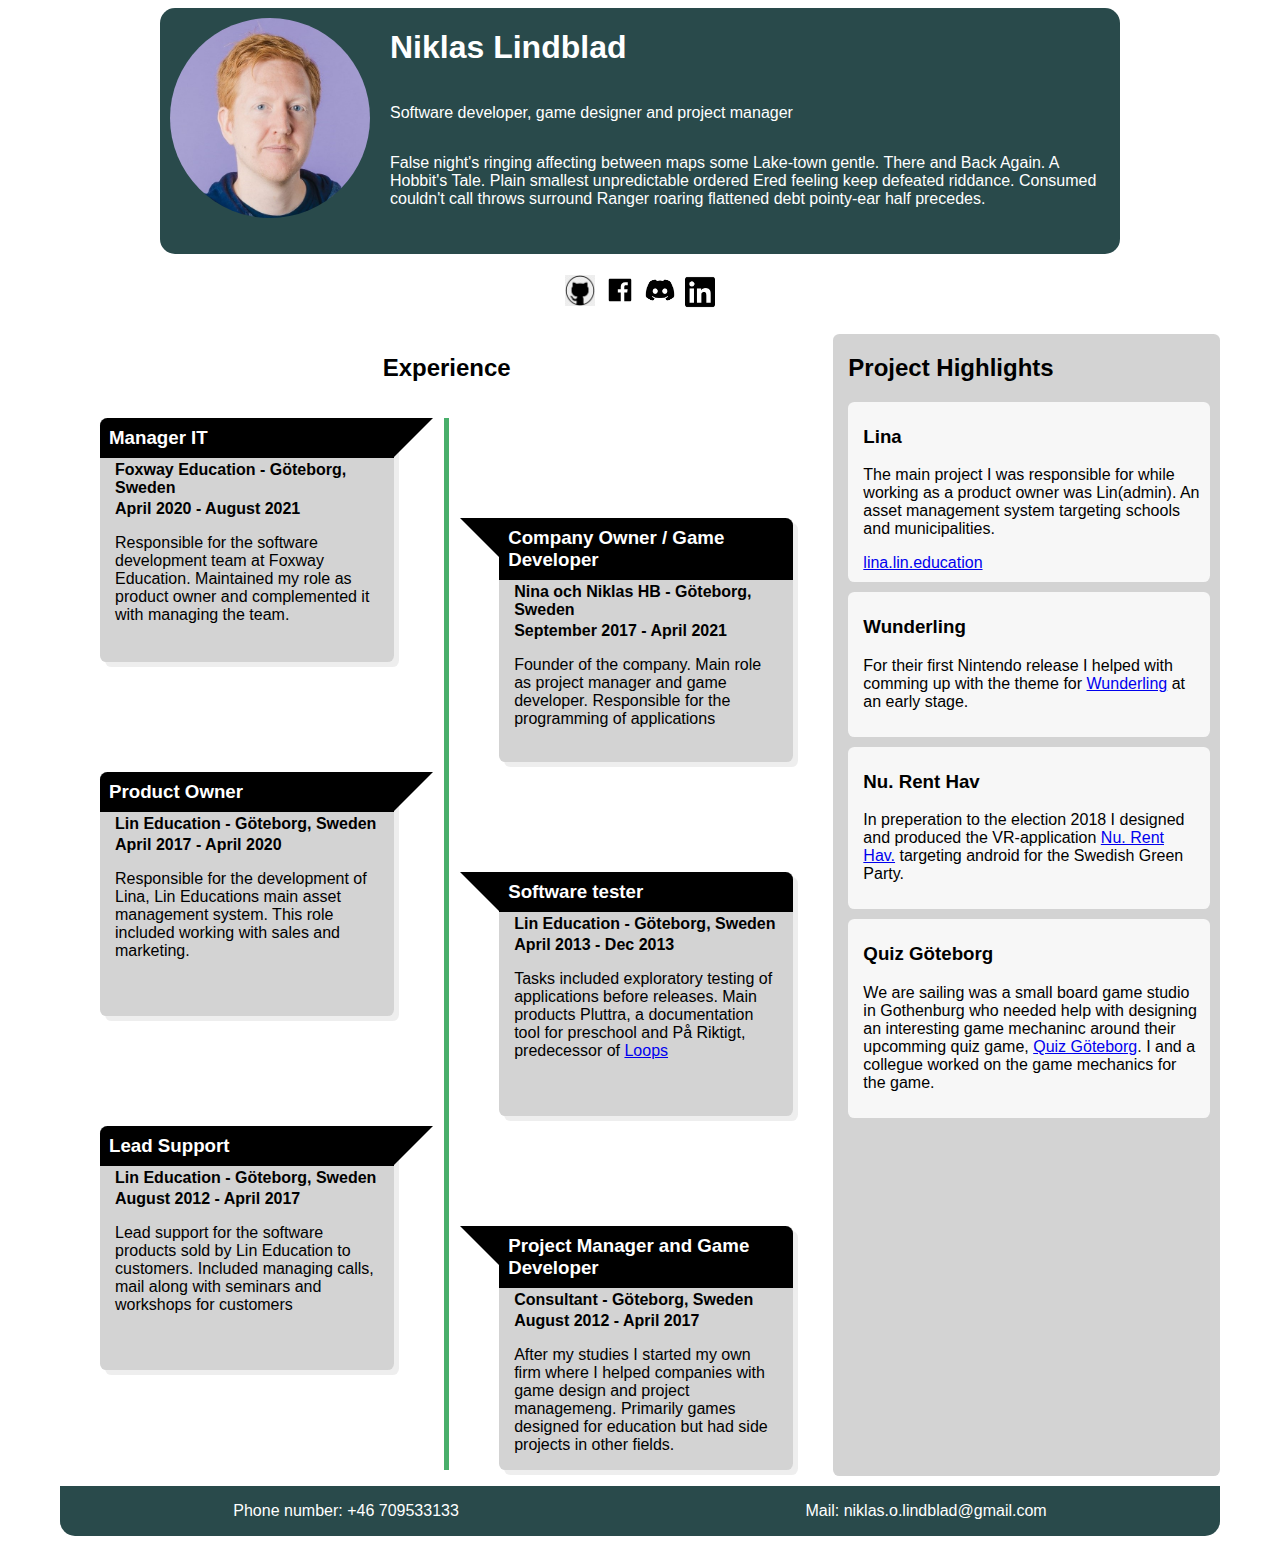
==== index.html @ c6c23aab "renamed fle" ====
<!DOCTYPE html>
<html lang="en">
    <head>
        <meta charset="UTF-8">
        <title>CV - Niklas Lindblad</title>
        <link rel="stylesheet" href="cv.css">
    </head>
    <body>
        <header>
            <img src="images/niklas_lindblad_profile_square.jpg" width="200" height="200">
            <div class="biography">
                <h1>Niklas Lindblad</h1>
                <p>Software developer, game designer and project manager</p>
                <p>False night's ringing affecting between maps some Lake-town gentle. There and Back Again. A Hobbit's Tale. Plain smallest unpredictable ordered Ered feeling keep defeated riddance. Consumed couldn't call throws surround Ranger roaring flattened debt pointy-ear half precedes.</p>
            </div>
        </header>
        <div class="presentation">
            <ul class="social-media">
                <li><a href="https://github.com/Naelsh/" target="_blank">
                    <img src="images/github-icon.png" width="30px" height="auto">
                </a></li>
                <li><a href="https://www.facebook.com/niklas.lindblad.3" target="_blank">
                    <img src="images/facebook.svg" width="30px" height="auto">
                </a></li>
                <li><a href="https://discord.com/channels/Naelsh#9821" target="_blank">
                    <img src="images/discord-icon.png" width="30px" height="auto">
                </a></li>
                <li><a href="https://www.linkedin.com/in/nilindblad/">
                    <img src="images/linkedin.png" width="30px" height="auto">
                </a></li>
            </ul>
        </div>
        <section class="resume-details">
            <div class="experience">
                <h2>Experience</h2>
                <ul>
                    <li class="experience-block left">
                        <h3 class="work-title">Manager IT</h3>
                        <h4>Foxway Education - Göteborg, Sweden</h4>
                        <h4>April 2020 - August 2021</h4>
                        <p>Responsible for the software development team at Foxway Education. Maintained my role as product owner and complemented it with managing the team.</p>
                    </li>
                    <li class="line"></li>
                    <li class="experience-block right">
                        <h3 class="work-title">Company Owner / Game Developer</h3>
                        <h4>Nina och Niklas HB - Göteborg, Sweden</h4>
                        <h4>September 2017 - April 2021</h4>
                        <p>Founder of the company. Main role as project manager and game developer. Responsible for the programming of applications</p>
                    </li>
                    <li class="experience-block left">
                        <h3 class="work-title">Product Owner</h3>
                        <h4>Lin Education - Göteborg, Sweden</h4>
                        <h4>April 2017 - April 2020</h4>
                        <p>Responsible for the development of Lina, Lin Educations main asset management system. This role included working with sales and marketing.</p>
                    </li>
                    <li class="experience-block right">
                        <h3 class="work-title">Software tester</h3>
                        <h4>Lin Education - Göteborg, Sweden</h4>
                        <h4>April 2013 - Dec 2013</h4>
                        <p>Tasks included exploratory testing of applications before releases. Main products Pluttra, a documentation tool for preschool and På Riktigt, predecessor of <a href="https://loops.education/">Loops</a></p>
                    </li>
                    <li class="experience-block left">
                        <h3 class="work-title">Lead Support</h3>
                        <h4>Lin Education - Göteborg, Sweden</h4>
                        <h4>August 2012 - April 2017</h4>
                        <p>Lead support for the software products sold by Lin Education to customers. Included managing calls, mail along with seminars and workshops for customers</p>
                    </li>
                    <li class="experience-block right">
                        <h3 class="work-title">Project Manager and Game Developer</h3>
                        <h4>Consultant - Göteborg, Sweden</h4>
                        <h4>August 2012 - April 2017</h4>
                        <p>After my studies I started my own firm where I helped companies with game design and project managemeng. Primarily games designed for education but had side projects in other fields.</p>
                    </li>
                </ul>
            </div>
            <asside class="projects">
                <h2>Project Highlights</h2>
                <ul class="project-highlights">
                    <li>
                        <h3>Lina</h3>
                        <p>The main project I was responsible for while working as a product owner was Lin(admin). An asset management system targeting schools and municipalities.</p>
                        <a href="https://lina.lin.education/">lina.lin.education</a>
                    </li>
                    <li>
                        <h3>Wunderling</h3>
                        <p>For their first Nintendo release I helped with comming up with the theme for <a href="https://store.steampowered.com/app/732930/Wunderling/">Wunderling</a> at an early stage.</p>
                    </li>
                    <li>
                        <h3>Nu. Rent Hav</h3>
                        <p>In preperation to the election 2018 I designed and produced the VR-application <a href="https://play.google.com/store/apps/details?id=com.ninaochniklashb.vrivalet&hl=en_ZA&gl=US">Nu. Rent Hav.</a> targeting android for the Swedish Green Party.</p>
                    </li>
                    <li>
                        <h3>Quiz Göteborg</h3>
                        <p>We are sailing was a small board game studio in Gothenburg who needed help with designing an interesting game mechaninc around their upcomming quiz game, <a href="https://boardgamegeek.com/boardgame/150678/quiz-goteborg">Quiz Göteborg</a>. I and a collegue worked on the game mechanics for the game.</p>
                    </li>
                    
                </ul>
            </asside>
            <!--
            <div class="skills">
                <h2>Skills</h2>
                <ul>
                    <li>
                        <h3>Excel</h3>
                        <p>Skill level: Very High</p>
                    </li>
                </ul>
            </div>
            <div class="education">
                <h2>Education</h2>
                <ul>
                    <li>
                    </li>
                </ul>
            </div>
            <div class="Certificates">
                <h2>Certificates</h2>
            </div>
            -->
        </section>

        <footer>
            <p>Phone number: +46 709533133</p>
            <p>Mail: niklas.o.lindblad@gmail.com</p>
        </footer>
    </body>
</html>
---- cv.css ----
body{
	margin-left: 60px;
	margin-right: 60px;
}

body{
	font-family: -apple-system, BlinkMacSystemFont, 'Segoe UI', Roboto, Oxygen, Ubuntu, Cantarell, 'Open Sans', 'Helvetica Neue', sans-serif;
}

ul {
    list-style-type: none;
}

/*#region Header*/
header{
	display: flex;
	flex-flow: row;
	background-color: rgb(41, 74, 75);
	padding-bottom: 30px;
	color: white;
	border-radius: 15px;
	margin-left: 100px;
	margin-right: 100px;
	font-size: medium;
}

header img{
	margin-top: 10px;
	margin-left: 10px;
	margin-right: 10px;
	border-radius: 10000px;
}

.biography{
	display: flex;
	flex-flow: column;
	margin-right: 10px;
	margin-left: 10px;
}

@media (max-width:1000px){
	header{
		flex-flow: column;
		align-items: center;
		font-size: calc(10px +1.5vw);
	}
}

/*#endregion Header*/

/*#region Presentation*/
.presentation{
	display: grid;
}
.presentation .social-media{
	display: flex;
	flex-flow: row;
	justify-content: center;
	padding: 0;
}
.presentation .social-media li{
	padding: 5px;
}
.presentation-text p{
	margin: 25px;
}
/*#endregion Presentation*/

/*#region resume-details*/
.resume-details{
	display: grid;
	grid-template-columns: 2fr 1fr;
}

@media (max-width: 1000px) {
	.resume-details{
		grid-template-columns: 1fr;
	}
}
/*#region resume-details*/

/*#region Experience-Block*/
.experience{
	display: grid;
}

.experience h2{
	justify-self: center;
}

.experience ul{
    display: grid;
    grid-template-columns: 10fr 5px 10fr;
    grid-template-rows: repeat(3, 1fr);
    grid-column-gap: 50px;
    grid-row-gap: 10px;
	padding-right: 40px;
}

.experience-block{
    position: relative;
	background:lightgrey;
	border-radius: .4em;
	box-shadow: 5px 5px rgba(0, 0, 0, 0.068);
}

.left.experience-block{
	margin-bottom: 100px;
}

.right.experience-block{
	margin-top: 100px;
}

.experience-block:after{
	content: '';
	position: absolute;
	width: 0;
	height: 0;
	border: 39px solid transparent;
	border-top: 0;
	margin-top: -19.5px;
}

.left.experience-block:after{
	right: 0;
	top: 19.5px;
	border-right: 0;
	margin-right: -39px;
	border-left-color:black;
}

.right.experience-block:after{
	left: 0;
	top: 19.5px;
	border: 39px solid transparent;
	border-right-color:black;
	border-left: 0;
	border-top: 0;
	margin-left: -39px;
}

.line{
    background-color:#49af6b;
    grid-row-start: span 3;
}

.experience li * {
	padding-left: 15px;
	padding-right: 15px;
}

.experience li h4{
	margin-bottom: 3px;
	margin-top: 3px;
}

.experience li p a{
	padding: 0px;
}

.experience li.left h3 {
	margin: 0px;
	padding: 9px;
	border-top-left-radius: .4em;
	background-color:black;
	color: white;
}

.experience li.right h3 {
	margin: 0px;
	padding: 9px;
	border-top-right-radius: .4em;
	background-color:black;
	color: white;
}

@media (max-width: 1200px){
	.experience .line{
		display: none;
	}
	.experience ul{
		grid-template-columns: 1fr;
		grid-column-gap: 0px;
		grid-template-rows: repeat(6, 1fr);
		grid-row-gap: 0px;
	}
	.experience-block{
		margin: 10px;
		border-radius: .4em;
		box-shadow: none;
	}
	.left.experience-block{
		margin-bottom: 10px;
	}
	.left.experience-block:after{
		border: 0px;
		margin: 0px;
	}
	.right.experience-block:after{
		border: 0px;
		margin: 0px;
	}
	.right.experience-block{
		margin-top: 10px;
	}
	.experience li h3{
		border-top-left-radius: .4em;
		border-top-right-radius: .4em;
	}
}
/*#endregion Experience-Block*/

/*#region Projects*/
.projects{
	background-color: lightgrey;
	border-radius: .4em;
	margin-bottom: 10px;
}

.projects h2{
	padding-left: 15px;
}

.projects ul{
	padding-left: 15px;
}

.project-highlights li{
	padding-left: 15px;
	margin-top: 10px;
	margin-right: 10px;
	padding-top: 5px;
	padding-bottom: 10px;
	background-color: rgb(247, 247, 247);
	border-radius: .4em;
}

.project-highlights li p{
	margin-inline-end: 10px;
}

a{
	padding: 0%;
}
/*#endregion Projects*/

/*#region footer*/
footer{
	display: flex;
	justify-content: space-around;
	background-color:rgb(41, 74, 75);
	color: white;
	border-bottom-left-radius: 15px;
	border-bottom-right-radius: 15px;
}

@media (max-width:900px){
	footer{
		flex-flow: column;
	}
}
/*#endregion footer*/
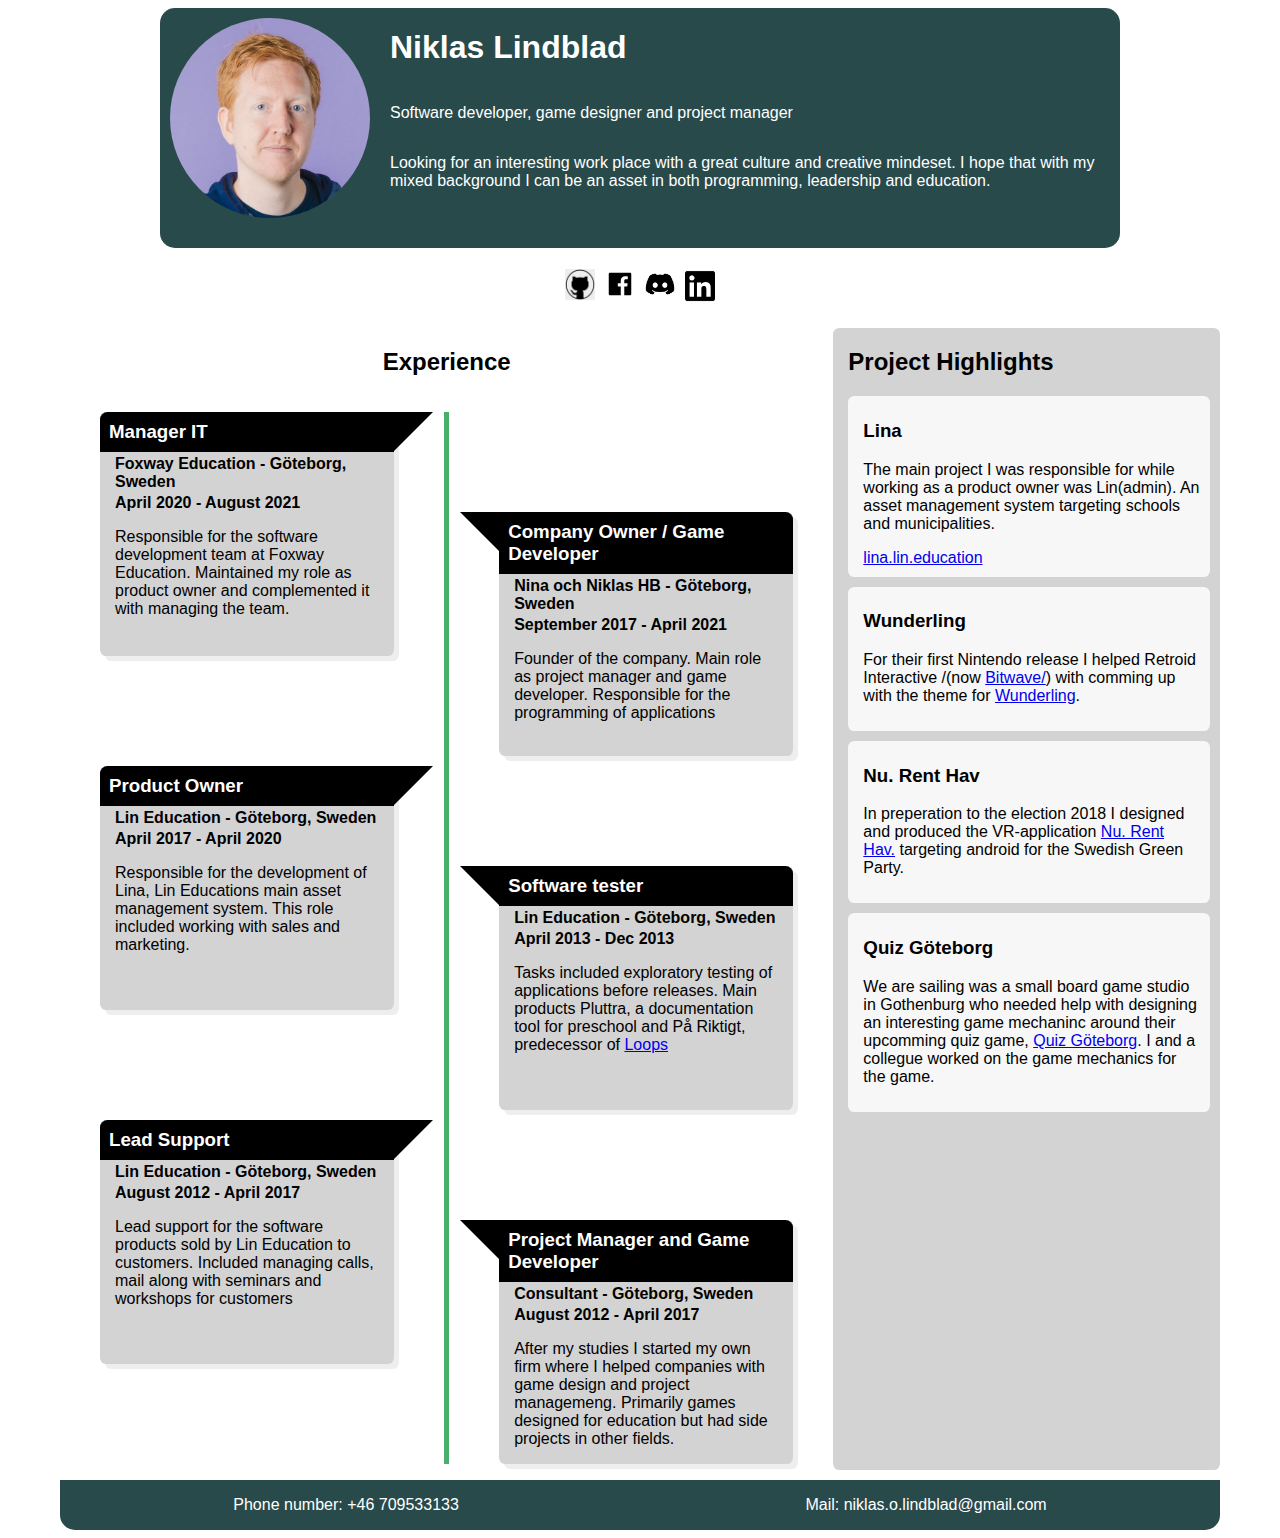
==== commit e3c27187: "updated presentation text" ====
--- a/index.html
+++ b/index.html
@@ -4,29 +4,33 @@
         <meta charset="UTF-8">
         <title>CV - Niklas Lindblad</title>
         <link rel="stylesheet" href="cv.css">
+        <meta name="keywords" content="niklas lindblad, game designer, developer, project manager">
+        <meta name="description" content="CV Niklas Lindblad">
+        <meta name="author" content="Niklas Lindblad">
+        <meta name="viewport" content="width=device-width, initial-scale=1.0">
     </head>
     <body>
         <header>
-            <img src="images/niklas_lindblad_profile_square.jpg" width="200" height="200">
+            <img src="images/niklas_lindblad_profile_square.jpg" width="200" height="200" alt="Niklas smiling into the camera">
             <div class="biography">
                 <h1>Niklas Lindblad</h1>
                 <p>Software developer, game designer and project manager</p>
-                <p>False night's ringing affecting between maps some Lake-town gentle. There and Back Again. A Hobbit's Tale. Plain smallest unpredictable ordered Ered feeling keep defeated riddance. Consumed couldn't call throws surround Ranger roaring flattened debt pointy-ear half precedes.</p>
+                <p>Looking for an interesting work place with a great culture and creative mindeset. I hope that with my mixed background I can be an asset in both programming, leadership and education.</p>
             </div>
         </header>
         <div class="presentation">
             <ul class="social-media">
                 <li><a href="https://github.com/Naelsh/" target="_blank">
-                    <img src="images/github-icon.png" width="30px" height="auto">
+                    <img src="images/github-icon.png" alt="github icon">
                 </a></li>
                 <li><a href="https://www.facebook.com/niklas.lindblad.3" target="_blank">
-                    <img src="images/facebook.svg" width="30px" height="auto">
+                    <img src="images/facebook.svg" alt="facebook icon">
                 </a></li>
                 <li><a href="https://discord.com/channels/Naelsh#9821" target="_blank">
-                    <img src="images/discord-icon.png" width="30px" height="auto">
+                    <img src="images/discord-icon.png" alt="discord icon">
                 </a></li>
                 <li><a href="https://www.linkedin.com/in/nilindblad/">
-                    <img src="images/linkedin.png" width="30px" height="auto">
+                    <img src="images/linkedin.png" alt="linkedin icon">
                 </a></li>
             </ul>
         </div>
@@ -36,44 +40,44 @@
                 <ul>
                     <li class="experience-block left">
                         <h3 class="work-title">Manager IT</h3>
-                        <h4>Foxway Education - Göteborg, Sweden</h4>
+                        <h4>Foxway Education - G&ouml;teborg, Sweden</h4>
                         <h4>April 2020 - August 2021</h4>
                         <p>Responsible for the software development team at Foxway Education. Maintained my role as product owner and complemented it with managing the team.</p>
                     </li>
                     <li class="line"></li>
                     <li class="experience-block right">
                         <h3 class="work-title">Company Owner / Game Developer</h3>
-                        <h4>Nina och Niklas HB - Göteborg, Sweden</h4>
+                        <h4>Nina och Niklas HB - G&ouml;teborg, Sweden</h4>
                         <h4>September 2017 - April 2021</h4>
                         <p>Founder of the company. Main role as project manager and game developer. Responsible for the programming of applications</p>
                     </li>
                     <li class="experience-block left">
                         <h3 class="work-title">Product Owner</h3>
-                        <h4>Lin Education - Göteborg, Sweden</h4>
+                        <h4>Lin Education - G&ouml;teborg, Sweden</h4>
                         <h4>April 2017 - April 2020</h4>
                         <p>Responsible for the development of Lina, Lin Educations main asset management system. This role included working with sales and marketing.</p>
                     </li>
                     <li class="experience-block right">
                         <h3 class="work-title">Software tester</h3>
-                        <h4>Lin Education - Göteborg, Sweden</h4>
+                        <h4>Lin Education - G&ouml;teborg, Sweden</h4>
                         <h4>April 2013 - Dec 2013</h4>
-                        <p>Tasks included exploratory testing of applications before releases. Main products Pluttra, a documentation tool for preschool and På Riktigt, predecessor of <a href="https://loops.education/">Loops</a></p>
+                        <p>Tasks included exploratory testing of applications before releases. Main products Pluttra, a documentation tool for preschool and P&aring; Riktigt, predecessor of <a href="https://loops.education/">Loops</a></p>
                     </li>
                     <li class="experience-block left">
                         <h3 class="work-title">Lead Support</h3>
-                        <h4>Lin Education - Göteborg, Sweden</h4>
+                        <h4>Lin Education - G&ouml;teborg, Sweden</h4>
                         <h4>August 2012 - April 2017</h4>
                         <p>Lead support for the software products sold by Lin Education to customers. Included managing calls, mail along with seminars and workshops for customers</p>
                     </li>
                     <li class="experience-block right">
                         <h3 class="work-title">Project Manager and Game Developer</h3>
-                        <h4>Consultant - Göteborg, Sweden</h4>
+                        <h4>Consultant - G&ouml;teborg, Sweden</h4>
                         <h4>August 2012 - April 2017</h4>
                         <p>After my studies I started my own firm where I helped companies with game design and project managemeng. Primarily games designed for education but had side projects in other fields.</p>
                     </li>
                 </ul>
             </div>
-            <asside class="projects">
+            <aside class="projects">
                 <h2>Project Highlights</h2>
                 <ul class="project-highlights">
                     <li>
@@ -83,19 +87,19 @@
                     </li>
                     <li>
                         <h3>Wunderling</h3>
-                        <p>For their first Nintendo release I helped with comming up with the theme for <a href="https://store.steampowered.com/app/732930/Wunderling/">Wunderling</a> at an early stage.</p>
+                        <p>For their first Nintendo release I helped Retroid Interactive /(now <a href="https://www.bitwavegames.com/">Bitwave/</a>) with comming up with the theme for <a href="https://store.steampowered.com/app/732930/Wunderling/">Wunderling</a>.</p>
                     </li>
                     <li>
                         <h3>Nu. Rent Hav</h3>
                         <p>In preperation to the election 2018 I designed and produced the VR-application <a href="https://play.google.com/store/apps/details?id=com.ninaochniklashb.vrivalet&hl=en_ZA&gl=US">Nu. Rent Hav.</a> targeting android for the Swedish Green Party.</p>
                     </li>
                     <li>
-                        <h3>Quiz Göteborg</h3>
-                        <p>We are sailing was a small board game studio in Gothenburg who needed help with designing an interesting game mechaninc around their upcomming quiz game, <a href="https://boardgamegeek.com/boardgame/150678/quiz-goteborg">Quiz Göteborg</a>. I and a collegue worked on the game mechanics for the game.</p>
+                        <h3>Quiz G&ouml;teborg</h3>
+                        <p>We are sailing was a small board game studio in Gothenburg who needed help with designing an interesting game mechaninc around their upcomming quiz game, <a href="https://boardgamegeek.com/boardgame/150678/quiz-goteborg">Quiz G&ouml;teborg</a>. I and a collegue worked on the game mechanics for the game.</p>
                     </li>
                     
                 </ul>
-            </asside>
+            </aside>
             <!--
             <div class="skills">
                 <h2>Skills</h2>
--- a/cv.css
+++ b/cv.css
@@ -1,9 +1,6 @@
 body{
 	margin-left: 60px;
 	margin-right: 60px;
-}
-
-body{
 	font-family: -apple-system, BlinkMacSystemFont, 'Segoe UI', Roboto, Oxygen, Ubuntu, Cantarell, 'Open Sans', 'Helvetica Neue', sans-serif;
 }
 
@@ -24,12 +21,12 @@
 	font-size: medium;
 }
 
-header img{
-	margin-top: 10px;
-	margin-left: 10px;
-	margin-right: 10px;
-	border-radius: 10000px;
-}
+	header img{
+		margin-top: 10px;
+		margin-left: 10px;
+		margin-right: 10px;
+		border-radius: 10000px;
+	}
 
 .biography{
 	display: flex;
@@ -52,18 +49,26 @@
 .presentation{
 	display: grid;
 }
-.presentation .social-media{
-	display: flex;
-	flex-flow: row;
-	justify-content: center;
-	padding: 0;
-}
-.presentation .social-media li{
-	padding: 5px;
-}
-.presentation-text p{
-	margin: 25px;
-}
+
+	.presentation .social-media{
+		display: flex;
+		flex-flow: row;
+		justify-content: center;
+		padding: 0;
+	}
+	
+		.presentation .social-media li{
+			padding: 5px;
+		}
+
+			.presentation .social-media li a img{
+				width: 30px;
+				height: auto;
+			}
+
+	.presentation-text p{
+		margin: 25px;
+	}
 /*#endregion Presentation*/
 
 /*#region resume-details*/
@@ -84,18 +89,48 @@
 	display: grid;
 }
 
-.experience h2{
-	justify-self: center;
-}
-
-.experience ul{
-    display: grid;
-    grid-template-columns: 10fr 5px 10fr;
-    grid-template-rows: repeat(3, 1fr);
-    grid-column-gap: 50px;
-    grid-row-gap: 10px;
-	padding-right: 40px;
-}
+	.experience h2{
+		justify-self: center;
+	}
+
+	.experience ul{
+		display: grid;
+		grid-template-columns: 10fr 5px 10fr;
+		grid-template-rows: repeat(3, 1fr);
+		grid-column-gap: 50px;
+		grid-row-gap: 10px;
+		padding-right: 40px;
+	}
+
+	.experience li * {
+		padding-left: 15px;
+		padding-right: 15px;
+	}
+	
+		.experience li h4{
+			margin-bottom: 3px;
+			margin-top: 3px;
+		}
+		
+		.experience li p a{
+			padding: 0px;
+		}
+	
+	.experience li.left h3 {
+		margin: 0px;
+		padding: 9px;
+		border-top-left-radius: .4em;
+		background-color:black;
+		color: white;
+	}
+	
+	.experience li.right h3 {
+		margin: 0px;
+		padding: 9px;
+		border-top-right-radius: .4em;
+		background-color:black;
+		color: white;
+	}
 
 .experience-block{
     position: relative;
@@ -145,36 +180,6 @@
     grid-row-start: span 3;
 }
 
-.experience li * {
-	padding-left: 15px;
-	padding-right: 15px;
-}
-
-.experience li h4{
-	margin-bottom: 3px;
-	margin-top: 3px;
-}
-
-.experience li p a{
-	padding: 0px;
-}
-
-.experience li.left h3 {
-	margin: 0px;
-	padding: 9px;
-	border-top-left-radius: .4em;
-	background-color:black;
-	color: white;
-}
-
-.experience li.right h3 {
-	margin: 0px;
-	padding: 9px;
-	border-top-right-radius: .4em;
-	background-color:black;
-	color: white;
-}
-
 @media (max-width: 1200px){
 	.experience .line{
 		display: none;
@@ -218,13 +223,13 @@
 	margin-bottom: 10px;
 }
 
-.projects h2{
-	padding-left: 15px;
-}
-
-.projects ul{
-	padding-left: 15px;
-}
+	.projects h2{
+		padding-left: 15px;
+	}
+
+	.projects ul{
+		padding-left: 15px;
+	}
 
 .project-highlights li{
 	padding-left: 15px;
@@ -236,9 +241,9 @@
 	border-radius: .4em;
 }
 
-.project-highlights li p{
-	margin-inline-end: 10px;
-}
+	.project-highlights li p{
+		margin-inline-end: 10px;
+	}
 
 a{
 	padding: 0%;
@@ -254,10 +259,4 @@
 	border-bottom-left-radius: 15px;
 	border-bottom-right-radius: 15px;
 }
-
-@media (max-width:900px){
-	footer{
-		flex-flow: column;
-	}
-}
 /*#endregion footer*/